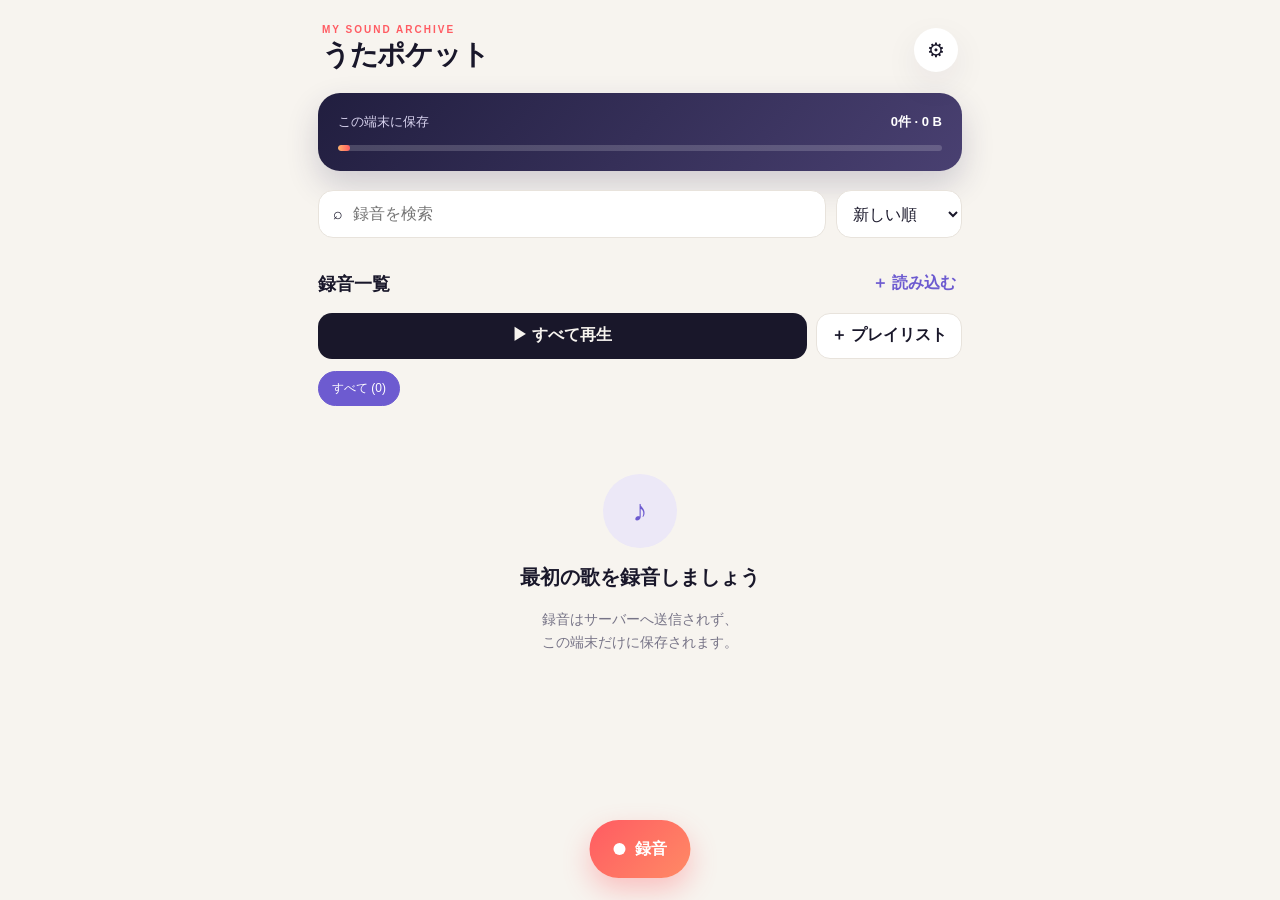
==== web/index.html @ e5588a44 "recoder0.1" ====
<!doctype html>
<html lang="ja">
<head>
  <meta charset="utf-8">
  <meta name="viewport" content="width=device-width,initial-scale=1,viewport-fit=cover">
  <meta name="theme-color" content="#17152b">
  <meta name="description" content="端末の中に安全に保存する歌のレコーダー">
  <link rel="manifest" href="manifest.webmanifest">
  <link rel="stylesheet" href="styles.css">
  <link rel="icon" href="icon.svg" type="image/svg+xml">
  <title>うたポケット</title>
</head>
<body>
  <div id="app">
    <header class="topbar">
      <div><p class="eyebrow">MY SOUND ARCHIVE</p><h1>うたポケット</h1></div>
      <button id="settingsBtn" class="icon-btn" aria-label="設定">⚙</button>
    </header>

    <main>
      <section id="libraryView">
        <div class="storage-card">
          <div><span>この端末に保存</span><strong id="storageSummary">読み込み中…</strong></div>
          <div class="storage-track"><i id="storageBar"></i></div>
        </div>
        <div id="compatNotice" class="notice hidden"></div>
        <div class="tools">
          <label class="search"><span>⌕</span><input id="searchInput" type="search" placeholder="録音を検索"></label>
          <select id="sortSelect" aria-label="並び替え"><option value="new">新しい順</option><option value="old">古い順</option><option value="title">タイトル順</option><option value="duration">長さ順</option></select>
        </div>
        <div class="section-title"><h2>録音一覧</h2><button id="importBtn" class="text-btn">＋ 読み込む</button></div>
        <div class="library-actions"><button id="playAllBtn" class="play-all">▶ すべて再生</button><button id="createPlaylistBtn" class="outline-action">＋ プレイリスト</button><button id="deletePlaylistBtn" class="playlist-delete hidden" aria-label="プレイリストを削除">⌫</button></div>
        <div id="playlistTabs" class="playlist-tabs"></div>
        <input id="fileInput" type="file" accept="audio/*" multiple hidden>
        <div id="recordingList" class="recording-list"></div>
        <div id="emptyState" class="empty-state"><div class="empty-disc">♪</div><h2>最初の歌を録音しましょう</h2><p>録音はサーバーへ送信されず、<br>この端末だけに保存されます。</p></div>
      </section>

      <section id="recordView" class="view hidden">
        <button id="recordCloseBtn" class="back-btn">×</button>
        <div class="record-stage">
          <p id="recordState" class="record-state">録音の準備ができました</p>
          <div id="recordOrb" class="record-orb"><i></i><b>●</b></div>
          <time id="recordTime">00:00</time>
          <div class="level"><i id="levelBar"></i></div>
          <p class="keep-open">安定して録音するため、この画面を開いたまま<br>画面をロックしないでください。</p>
          <div id="recordActions" class="record-actions hidden">
            <button id="pauseRecordBtn" class="round secondary">Ⅱ</button>
            <button id="stopRecordBtn" class="round stop">■</button>
            <button id="cancelRecordBtn" class="round secondary">×</button>
          </div>
          <button id="startInsideBtn" class="primary wide">録音を開始</button>
        </div>
      </section>

      <section id="playerView" class="view hidden">
        <button id="playerCloseBtn" class="back-btn">⌄</button>
        <div class="player-art"><div>♪</div></div>
        <h2 id="playerTitle">録音が選択されていません</h2><p id="playerDate"></p>
        <input id="seek" class="seek" type="range" min="0" max="1000" value="0">
        <div class="times"><span id="currentTime">0:00</span><span id="totalTime">0:00</span></div>
        <div class="transport"><button id="shuffleBtn">⤨</button><button id="prevBtn">|◀</button><button id="backBtn">−10</button><button id="playBtn" class="main-play">▶</button><button id="forwardBtn">+10</button><button id="nextBtn">▶|</button><button id="repeatBtn">↻</button></div>
        <button id="timerBtn" class="timer-btn">◷ スリープタイマー：オフ</button>
      </section>

      <section id="settingsView" class="view hidden">
        <div class="view-head"><button id="settingsCloseBtn" class="back-btn static">‹</button><h2>設定</h2></div>
        <div class="settings-group"><h3>ストレージ</h3><div class="setting-row"><span>録音ファイル</span><strong id="settingsCount">0件</strong></div><div class="setting-row"><span>アプリの使用量</span><strong id="settingsUsage">0 B</strong></div><div class="setting-row"><span>推定空き容量</span><strong id="settingsFree">確認中</strong></div><div class="setting-row"><span>永続保存の状態</span><strong id="persistState">確認中</strong></div><button id="persistBtn" class="secondary-btn">永続保存をリクエスト</button></div>
        <div class="settings-group"><h3>バックアップと復元</h3><button id="exportMetaBtn" class="setting-button">メタデータをバックアップ <span>›</span></button><button id="exportAllBtn" class="setting-button">すべてのファイルを書き出す <span>›</span></button><p class="help">ブラウザのデータを削除すると録音も消える場合があります。大切なファイルは定期的に書き出してください。</p></div>
        <div class="settings-group"><h3>互換性</h3><div id="compatDetails" class="compat-grid"></div></div>
        <div class="settings-group danger-zone"><h3>データ</h3><button id="deleteAllBtn">すべてのデータを削除</button></div>
        <p class="version">うたポケット 1.0.0 · Dart Web</p>
      </section>
    </main>

    <button id="recordFab" class="record-fab"><i></i><span>録音</span></button>
    <div id="miniPlayer" class="mini-player hidden"><button id="miniInfo"><span>♪</span><div><strong id="miniTitle"></strong><small id="miniTime"></small></div></button><button id="miniPlay">▶</button><button id="miniNext">▶|</button></div>
    <div id="toast" class="toast"></div>
    <audio id="audio" preload="metadata"></audio>
  </div>
  <script src="interop.js"></script>
  <script defer src="main.dart.js"></script>
</body>
</html>
---- web/styles.css ----
:root{color-scheme:light dark;--ink:#19172a;--muted:#777487;--paper:#f7f4ef;--card:#fff;--line:#e8e3dc;--accent:#ff5b62;--accent2:#ff8a65;--purple:#6d5bd0;--shadow:0 12px 35px #241e4812;font-family:Inter,-apple-system,BlinkMacSystemFont,"Noto Sans KR",sans-serif}*{box-sizing:border-box}body{margin:0;background:var(--paper);color:var(--ink);min-height:100dvh}button,input,select{font:inherit}button{color:inherit;cursor:pointer}#app{max-width:680px;margin:auto;min-height:100dvh;padding:env(safe-area-inset-top) 18px calc(110px + env(safe-area-inset-bottom));position:relative}.topbar{display:flex;justify-content:space-between;align-items:center;padding:24px 4px 18px}.topbar h1{font-size:28px;letter-spacing:-1.3px;margin:1px 0}.eyebrow{font-size:10px;letter-spacing:2px;font-weight:800;color:var(--accent);margin:0}.icon-btn,.back-btn{border:0;background:var(--card);width:44px;height:44px;border-radius:50%;box-shadow:var(--shadow);font-size:20px}.storage-card{background:linear-gradient(130deg,#211e3f,#494071);color:#fff;border-radius:22px;padding:20px;box-shadow:0 14px 32px #2d285532}.storage-card div:first-child{display:flex;justify-content:space-between;align-items:center}.storage-card span{font-size:13px;color:#d8d3ef}.storage-card strong{font-size:13px}.storage-track{height:6px;background:#ffffff2c;border-radius:9px;margin-top:14px;overflow:hidden}.storage-track i{display:block;width:2%;height:100%;background:linear-gradient(90deg,#ffb36b,#ff5d62);border-radius:9px}.notice{padding:13px 15px;margin:12px 0;background:#fff4cf;border:1px solid #efdc98;border-radius:14px;font-size:13px;line-height:1.5}.hidden{display:none!important}.tools{display:flex;gap:10px;margin:19px 0}.search{flex:1;background:var(--card);border:1px solid var(--line);height:48px;border-radius:15px;display:flex;align-items:center;padding:0 14px;gap:8px}.search input{border:0;outline:0;background:transparent;width:100%;color:inherit}.tools select{border:1px solid var(--line);background:var(--card);border-radius:15px;padding:0 12px;color:inherit}.section-title{display:flex;align-items:center;justify-content:space-between}.section-title h2{font-size:18px}.text-btn{border:0;background:none;color:var(--purple);font-weight:700}.recording-list{display:grid;gap:10px}.recording-item{display:flex;align-items:center;gap:12px;background:var(--card);border:1px solid var(--line);padding:13px;border-radius:18px;box-shadow:0 4px 16px #251e3b08}.item-play{flex:0 0 45px;height:45px;border:0;border-radius:50%;background:#f1edff;color:var(--purple)}.item-main{min-width:0;flex:1}.item-main strong{display:block;white-space:nowrap;overflow:hidden;text-overflow:ellipsis;font-size:15px}.item-main small{color:var(--muted);font-size:11px}.favorite,.more{border:0;background:none;font-size:19px;padding:8px}.favorite.on{color:#ffb02e}.empty-state{text-align:center;padding:55px 10px;color:var(--muted)}.empty-state h2{color:var(--ink);font-size:20px}.empty-state p{font-size:14px;line-height:1.65}.empty-disc{margin:auto;width:74px;height:74px;border-radius:50%;display:grid;place-items:center;background:#ece8f7;color:var(--purple);font-size:30px}.record-fab{position:fixed;z-index:7;bottom:calc(22px + env(safe-area-inset-bottom));left:50%;transform:translateX(-50%);border:0;border-radius:30px;background:linear-gradient(135deg,var(--accent),var(--accent2));color:white;height:58px;padding:0 24px;box-shadow:0 12px 28px #ff5b6255;font-weight:800;display:flex;align-items:center;gap:9px}.record-fab i{width:12px;height:12px;background:#fff;border-radius:50%}.view{position:absolute;z-index:10;inset:0;background:var(--paper);min-height:100dvh;padding:calc(20px + env(safe-area-inset-top)) 20px calc(35px + env(safe-area-inset-bottom));overflow:auto}.record-stage{text-align:center;padding-top:8vh}.record-state{font-weight:700;color:var(--accent)}.record-orb{width:210px;height:210px;border-radius:50%;display:grid;place-items:center;margin:30px auto;background:radial-gradient(circle,#ff7a76 0 27%,#ff5b621e 28% 47%,#ff5b620d 48% 67%,transparent 68%);position:relative}.record-orb b{font-size:65px;color:var(--accent)}.record-orb.active:after{content:"";position:absolute;inset:24px;border:2px solid #ff5b6266;border-radius:50%;animation:pulse 1.5s infinite}@keyframes pulse{50%{transform:scale(1.12);opacity:.2}}#recordTime{display:block;font-size:48px;font-weight:300;font-variant-numeric:tabular-nums}.level{height:5px;width:180px;margin:18px auto;background:var(--line);border-radius:5px;overflow:hidden}.level i{display:block;height:100%;width:4%;background:var(--accent);transition:width .12s}.keep-open{font-size:12px;color:var(--muted);line-height:1.55}.record-actions{display:flex;justify-content:center;gap:25px;margin-top:32px}.round{width:62px;height:62px;border-radius:50%;border:0;font-size:20px}.secondary{background:var(--card);box-shadow:var(--shadow)}.stop{background:var(--accent);color:white}.primary{border:0;background:linear-gradient(135deg,var(--accent),var(--accent2));color:white;border-radius:16px;height:56px;font-weight:800}.wide{width:min(300px,90%);margin-top:32px}.player-art{width:min(70vw,330px);aspect-ratio:1;margin:6vh auto 28px;border-radius:32px;background:linear-gradient(145deg,#332b62,#8a70bf);display:grid;place-items:center;box-shadow:0 24px 50px #332b6240}.player-art div{width:43%;aspect-ratio:1;border-radius:50%;background:#ffffff18;display:grid;place-items:center;color:#fff;font-size:70px}.playerView{}.view>h2{text-align:center;margin:0;font-size:22px}.view>p{text-align:center;color:var(--muted);font-size:13px}.seek{width:100%;accent-color:var(--accent);margin-top:30px}.times{display:flex;justify-content:space-between;font-size:11px;color:var(--muted)}.transport{display:flex;align-items:center;justify-content:space-between;margin:22px -5px}.transport button{border:0;background:none;min-width:38px;height:45px;font-size:13px}.transport .main-play{background:var(--ink);color:var(--paper);width:64px;height:64px;border-radius:50%;font-size:22px}.transport button.active{color:var(--accent)}.timer-btn{display:block;margin:20px auto;border:1px solid var(--line);background:var(--card);border-radius:18px;padding:12px 18px}.mini-player{position:fixed;z-index:6;bottom:calc(90px + env(safe-area-inset-bottom));left:max(12px,calc(50% - 328px));right:max(12px,calc(50% - 328px));background:#201d38;color:#fff;border-radius:18px;padding:9px 12px;display:flex;align-items:center;box-shadow:0 14px 30px #19162b55}.mini-player button{border:0;background:none;color:#fff}.mini-player>button:first-child{display:flex;align-items:center;text-align:left;flex:1;min-width:0}.mini-player>button:first-child>span{width:40px;height:40px;border-radius:11px;background:#5e4e89;display:grid;place-items:center;margin-right:10px}.mini-player div{min-width:0}.mini-player strong,.mini-player small{display:block;white-space:nowrap;overflow:hidden;text-overflow:ellipsis}.mini-player small{color:#bbb4d1;font-size:10px;margin-top:2px}.mini-player>button:not(:first-child){font-size:18px;padding:12px}.view-head{display:flex;align-items:center;gap:15px}.back-btn.static{position:static;box-shadow:none}.settings-group{background:var(--card);border:1px solid var(--line);border-radius:19px;padding:16px;margin-top:17px}.settings-group h3{font-size:13px;color:var(--muted);margin:0 0 10px}.setting-row{display:flex;justify-content:space-between;padding:9px 0;font-size:14px}.secondary-btn{width:100%;border:1px solid var(--line);background:transparent;border-radius:12px;padding:11px;margin-top:8px}.setting-button{display:flex;justify-content:space-between;width:100%;border:0;border-bottom:1px solid var(--line);background:none;padding:13px 2px;text-align:left}.help{font-size:11px!important;text-align:left!important;line-height:1.5}.compat-grid{font-size:13px;line-height:2}.danger-zone button{width:100%;border:1px solid #ff7a7a;color:#d63b44;background:transparent;border-radius:12px;padding:12px}.version{text-align:center!important;font-size:11px!important}.toast{position:fixed;z-index:30;bottom:25px;left:50%;transform:translate(-50%,20px);background:#19172ae9;color:white;padding:12px 17px;border-radius:12px;opacity:0;pointer-events:none;transition:.25s;font-size:13px;max-width:90%;text-align:center}.toast.show{opacity:1;transform:translate(-50%,0)}
@media(prefers-color-scheme:dark){:root{--ink:#f4f0fa;--muted:#aaa6b6;--paper:#12111b;--card:#1e1c29;--line:#312e3d;--shadow:0 12px 35px #0004}.search input{color:#fff}.item-play{background:#302b4b}.empty-disc{background:#28243a}.transport .main-play{background:#f4f0fa;color:#19172a}}
@media(max-width:390px){#app{padding-left:13px;padding-right:13px}.transport{margin-left:-10px;margin-right:-10px}.transport button{min-width:34px;padding:2px}.player-art{margin-top:3vh}.record-orb{width:180px;height:180px}}
.library-actions{display:flex;gap:9px;margin:2px 0 11px}.library-actions button{height:46px;border-radius:14px;font-weight:800}.play-all{flex:1;border:0;background:var(--ink);color:var(--paper)}.outline-action{border:1px solid var(--line);background:var(--card);padding:0 14px}.playlist-delete{width:46px;border:1px solid #efb3b7;background:var(--card);color:#dc4c55}.playlist-tabs{display:flex;gap:8px;overflow-x:auto;padding:1px 0 13px;scrollbar-width:none}.playlist-tabs button{white-space:nowrap;border:1px solid var(--line);background:var(--card);border-radius:20px;padding:8px 13px;font-size:12px}.playlist-tabs button.active{background:var(--purple);border-color:var(--purple);color:#fff}.item-delete{border:0;background:none;color:#dc4c55;font-size:17px;padding:10px}.seek{height:28px}.transport{margin:18px -7px}.transport button{min-width:44px;height:54px;font-size:17px;font-weight:700}.transport .main-play{width:74px;height:74px;font-size:27px}.timer-btn{padding:14px 20px;font-size:15px}.mini-player>button:not(:first-child){font-size:21px;padding:13px}@media(max-width:390px){.transport button{min-width:39px;height:52px;font-size:15px}.transport .main-play{width:68px;height:68px;font-size:25px}}
body{font-family:Inter,-apple-system,BlinkMacSystemFont,"Noto Sans JP",sans-serif}
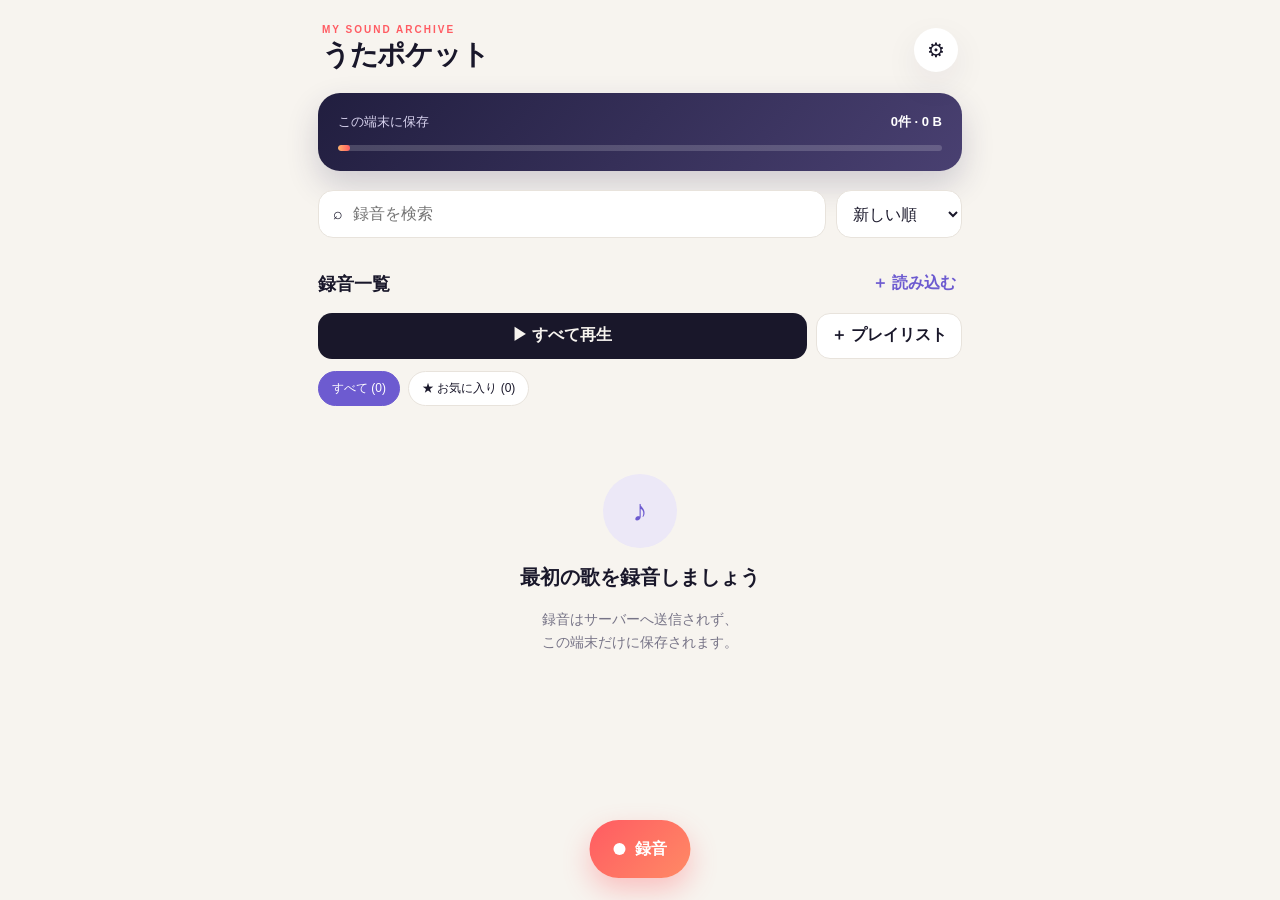
==== commit aeca4ca9: "recoder0.11" ====
--- a/web/index.html
+++ b/web/index.html
@@ -74,7 +74,17 @@
     </main>
 
     <button id="recordFab" class="record-fab"><i></i><span>録音</span></button>
-    <div id="miniPlayer" class="mini-player hidden"><button id="miniInfo"><span>♪</span><div><strong id="miniTitle"></strong><small id="miniTime"></small></div></button><button id="miniPlay">▶</button><button id="miniNext">▶|</button></div>
+    <div id="miniPlayer" class="mini-player hidden"><div class="mini-progress"><i id="miniProgress"></i></div><button id="miniInfo"><span>♪</span><div><strong id="miniTitle"></strong><small id="miniTime"></small></div><b class="swipe-hint">⌃</b></button><button id="miniPlay" aria-label="再生・一時停止">▶</button><button id="miniNext" aria-label="次の曲">▶|</button></div>
+    <div id="actionSheet" class="sheet-backdrop hidden">
+      <section class="action-sheet" role="dialog" aria-modal="true" aria-labelledby="sheetTitle">
+        <div class="sheet-handle"></div><h2 id="sheetTitle"></h2>
+        <button id="sheetRename">✎ 名前を変更</button>
+        <div class="sheet-playlists"><p>プレイリストに追加</p><div id="sheetPlaylistChoices"></div><button id="sheetNewPlaylist">＋ 新しいプレイリスト</button></div>
+        <button id="sheetExport">⇩ ファイルを書き出す</button><button id="sheetShare">↗ 共有</button>
+        <button id="sheetRemoveFromPlaylist" class="hidden">− このリストから外す</button>
+        <button id="sheetDelete" class="danger-action">⌫ 録音を削除</button><button id="sheetClose" class="sheet-close">キャンセル</button>
+      </section>
+    </div>
     <div id="toast" class="toast"></div>
     <audio id="audio" preload="metadata"></audio>
   </div>
--- a/web/styles.css
+++ b/web/styles.css
@@ -3,3 +3,5 @@
 @media(max-width:390px){#app{padding-left:13px;padding-right:13px}.transport{margin-left:-10px;margin-right:-10px}.transport button{min-width:34px;padding:2px}.player-art{margin-top:3vh}.record-orb{width:180px;height:180px}}
 .library-actions{display:flex;gap:9px;margin:2px 0 11px}.library-actions button{height:46px;border-radius:14px;font-weight:800}.play-all{flex:1;border:0;background:var(--ink);color:var(--paper)}.outline-action{border:1px solid var(--line);background:var(--card);padding:0 14px}.playlist-delete{width:46px;border:1px solid #efb3b7;background:var(--card);color:#dc4c55}.playlist-tabs{display:flex;gap:8px;overflow-x:auto;padding:1px 0 13px;scrollbar-width:none}.playlist-tabs button{white-space:nowrap;border:1px solid var(--line);background:var(--card);border-radius:20px;padding:8px 13px;font-size:12px}.playlist-tabs button.active{background:var(--purple);border-color:var(--purple);color:#fff}.item-delete{border:0;background:none;color:#dc4c55;font-size:17px;padding:10px}.seek{height:28px}.transport{margin:18px -7px}.transport button{min-width:44px;height:54px;font-size:17px;font-weight:700}.transport .main-play{width:74px;height:74px;font-size:27px}.timer-btn{padding:14px 20px;font-size:15px}.mini-player>button:not(:first-child){font-size:21px;padding:13px}@media(max-width:390px){.transport button{min-width:39px;height:52px;font-size:15px}.transport .main-play{width:68px;height:68px;font-size:25px}}
 body{font-family:Inter,-apple-system,BlinkMacSystemFont,"Noto Sans JP",sans-serif}
+#app.player-active{padding-bottom:calc(190px + env(safe-area-inset-bottom))}#app.player-active .record-fab{bottom:calc(92px + env(safe-area-inset-bottom))}.mini-player{bottom:0!important;left:50%!important;right:auto!important;transform:translateX(-50%);width:min(100%,680px);min-height:76px;border-radius:20px 20px 0 0;padding:11px 14px calc(9px + env(safe-area-inset-bottom));border-top:1px solid #ffffff24}.mini-progress{position:absolute;top:0;left:16px;right:16px;height:3px;background:#ffffff21}.mini-progress i{display:block;width:0;height:100%;background:var(--accent)}.swipe-hint{margin-left:auto;color:#aaa1c5;font-size:18px;padding:0 8px}.sheet-backdrop{position:fixed;z-index:50;inset:0;background:#11101a99;display:flex;align-items:flex-end;justify-content:center}.action-sheet{width:min(100%,680px);max-height:86dvh;overflow:auto;background:var(--card);border-radius:24px 24px 0 0;padding:10px 18px calc(18px + env(safe-area-inset-bottom));box-shadow:0 -20px 50px #0004}.sheet-handle{width:42px;height:5px;border-radius:5px;background:var(--line);margin:0 auto 14px}.action-sheet h2{font-size:17px;margin:0 4px 10px;white-space:nowrap;overflow:hidden;text-overflow:ellipsis}.action-sheet>button,.sheet-playlists>button{display:block;width:100%;min-height:50px;border:0;border-bottom:1px solid var(--line);background:none;text-align:left;padding:10px 8px;font-weight:650}.sheet-playlists{padding:5px 4px 9px;border-bottom:1px solid var(--line)}.sheet-playlists p{font-size:12px;color:var(--muted);margin:8px 4px}.sheet-playlists>button{border:0;color:var(--purple)}#sheetPlaylistChoices{display:flex;gap:8px;overflow-x:auto;padding:3px 0}#sheetPlaylistChoices button{white-space:nowrap;border:1px solid var(--line);background:var(--paper);border-radius:18px;padding:9px 13px}#sheetPlaylistChoices button.added{background:var(--purple);border-color:var(--purple);color:#fff}.action-sheet .danger-action{color:#dc4c55}.action-sheet .sheet-close{text-align:center;border:0;margin-top:8px;background:var(--paper);border-radius:13px}
+#app.view-open .mini-player{display:none!important}
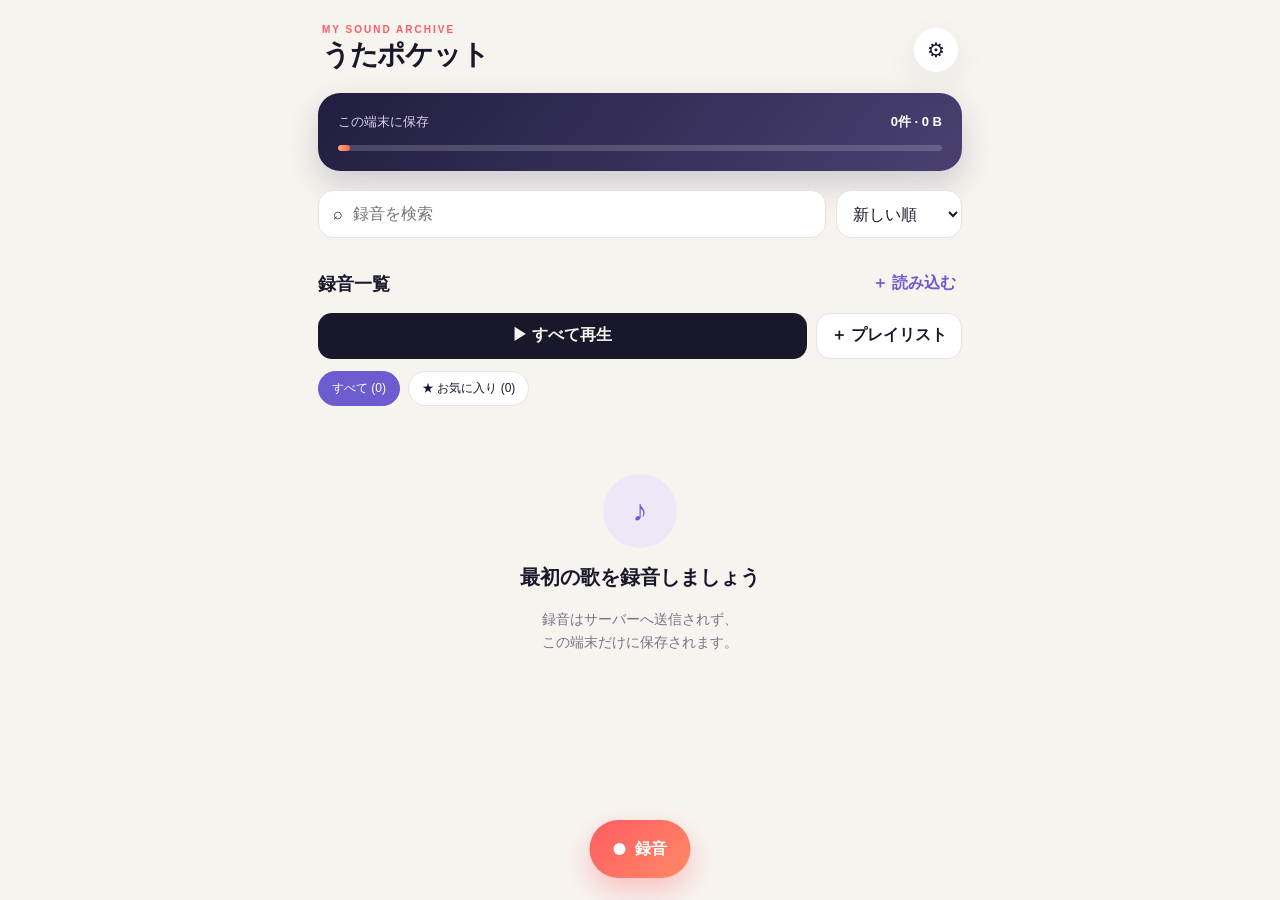
==== commit 4d764d64: "recoder0.20" ====
--- a/web/index.html
+++ b/web/index.html
@@ -85,6 +85,14 @@
         <button id="sheetDelete" class="danger-action">⌫ 録音を削除</button><button id="sheetClose" class="sheet-close">キャンセル</button>
       </section>
     </div>
+    <div id="timerSheet" class="sheet-backdrop hidden">
+      <section class="action-sheet timer-sheet" role="dialog" aria-modal="true" aria-labelledby="timerSheetTitle">
+        <div class="sheet-handle"></div><h2 id="timerSheetTitle">スリープタイマー</h2>
+        <div class="timer-options"><button id="timerOff">オフ</button><button id="timer10">10分</button><button id="timer20">20分</button><button id="timer30">30分</button><button id="timer60">60分</button><button id="timerTrack">この曲の終了後</button></div>
+        <label class="custom-timer"><span>カスタム時間</span><div><input id="customTimerMinutes" type="number" min="1" max="1440" inputmode="numeric" placeholder="45"><span>分</span><button id="customTimerApply">設定</button></div></label>
+        <button id="timerSheetClose" class="sheet-close">キャンセル</button>
+      </section>
+    </div>
     <div id="toast" class="toast"></div>
     <audio id="audio" preload="metadata"></audio>
   </div>
--- a/web/styles.css
+++ b/web/styles.css
@@ -5,3 +5,4 @@
 body{font-family:Inter,-apple-system,BlinkMacSystemFont,"Noto Sans JP",sans-serif}
 #app.player-active{padding-bottom:calc(190px + env(safe-area-inset-bottom))}#app.player-active .record-fab{bottom:calc(92px + env(safe-area-inset-bottom))}.mini-player{bottom:0!important;left:50%!important;right:auto!important;transform:translateX(-50%);width:min(100%,680px);min-height:76px;border-radius:20px 20px 0 0;padding:11px 14px calc(9px + env(safe-area-inset-bottom));border-top:1px solid #ffffff24}.mini-progress{position:absolute;top:0;left:16px;right:16px;height:3px;background:#ffffff21}.mini-progress i{display:block;width:0;height:100%;background:var(--accent)}.swipe-hint{margin-left:auto;color:#aaa1c5;font-size:18px;padding:0 8px}.sheet-backdrop{position:fixed;z-index:50;inset:0;background:#11101a99;display:flex;align-items:flex-end;justify-content:center}.action-sheet{width:min(100%,680px);max-height:86dvh;overflow:auto;background:var(--card);border-radius:24px 24px 0 0;padding:10px 18px calc(18px + env(safe-area-inset-bottom));box-shadow:0 -20px 50px #0004}.sheet-handle{width:42px;height:5px;border-radius:5px;background:var(--line);margin:0 auto 14px}.action-sheet h2{font-size:17px;margin:0 4px 10px;white-space:nowrap;overflow:hidden;text-overflow:ellipsis}.action-sheet>button,.sheet-playlists>button{display:block;width:100%;min-height:50px;border:0;border-bottom:1px solid var(--line);background:none;text-align:left;padding:10px 8px;font-weight:650}.sheet-playlists{padding:5px 4px 9px;border-bottom:1px solid var(--line)}.sheet-playlists p{font-size:12px;color:var(--muted);margin:8px 4px}.sheet-playlists>button{border:0;color:var(--purple)}#sheetPlaylistChoices{display:flex;gap:8px;overflow-x:auto;padding:3px 0}#sheetPlaylistChoices button{white-space:nowrap;border:1px solid var(--line);background:var(--paper);border-radius:18px;padding:9px 13px}#sheetPlaylistChoices button.added{background:var(--purple);border-color:var(--purple);color:#fff}.action-sheet .danger-action{color:#dc4c55}.action-sheet .sheet-close{text-align:center;border:0;margin-top:8px;background:var(--paper);border-radius:13px}
 #app.view-open .mini-player{display:none!important}
+#app.player-active{padding-bottom:calc(155px + env(safe-area-inset-bottom))}#app.player-active .record-fab{bottom:calc(72px + env(safe-area-inset-bottom));z-index:7}.mini-player{z-index:8;min-height:58px;padding:5px 12px calc(4px + env(safe-area-inset-bottom));border-radius:14px 14px 0 0}.mini-player>button:first-child>span{width:36px;height:36px}.mini-player>button:not(:first-child){font-size:18px;padding:9px}.swipe-hint{font-size:15px}.transport #shuffleBtn,.transport #repeatBtn{min-width:54px;height:58px;font-size:24px}.timer-options{display:grid;grid-template-columns:repeat(2,1fr);gap:9px;padding:6px 0 14px}.timer-options button{min-height:48px;border:1px solid var(--line);background:var(--paper);border-radius:13px;font-weight:700}.custom-timer{display:block;border-top:1px solid var(--line);padding:14px 2px}.custom-timer>span{font-size:12px;color:var(--muted)}.custom-timer div{display:flex;align-items:center;gap:8px;margin-top:8px}.custom-timer input{min-width:0;flex:1;height:46px;border:1px solid var(--line);background:var(--paper);color:inherit;border-radius:12px;padding:0 12px}.custom-timer button{height:46px;border:0;border-radius:12px;background:var(--purple);color:#fff;padding:0 18px;font-weight:700}.timer-sheet .sheet-close{width:100%;min-height:48px;border:0;background:var(--paper);border-radius:13px}
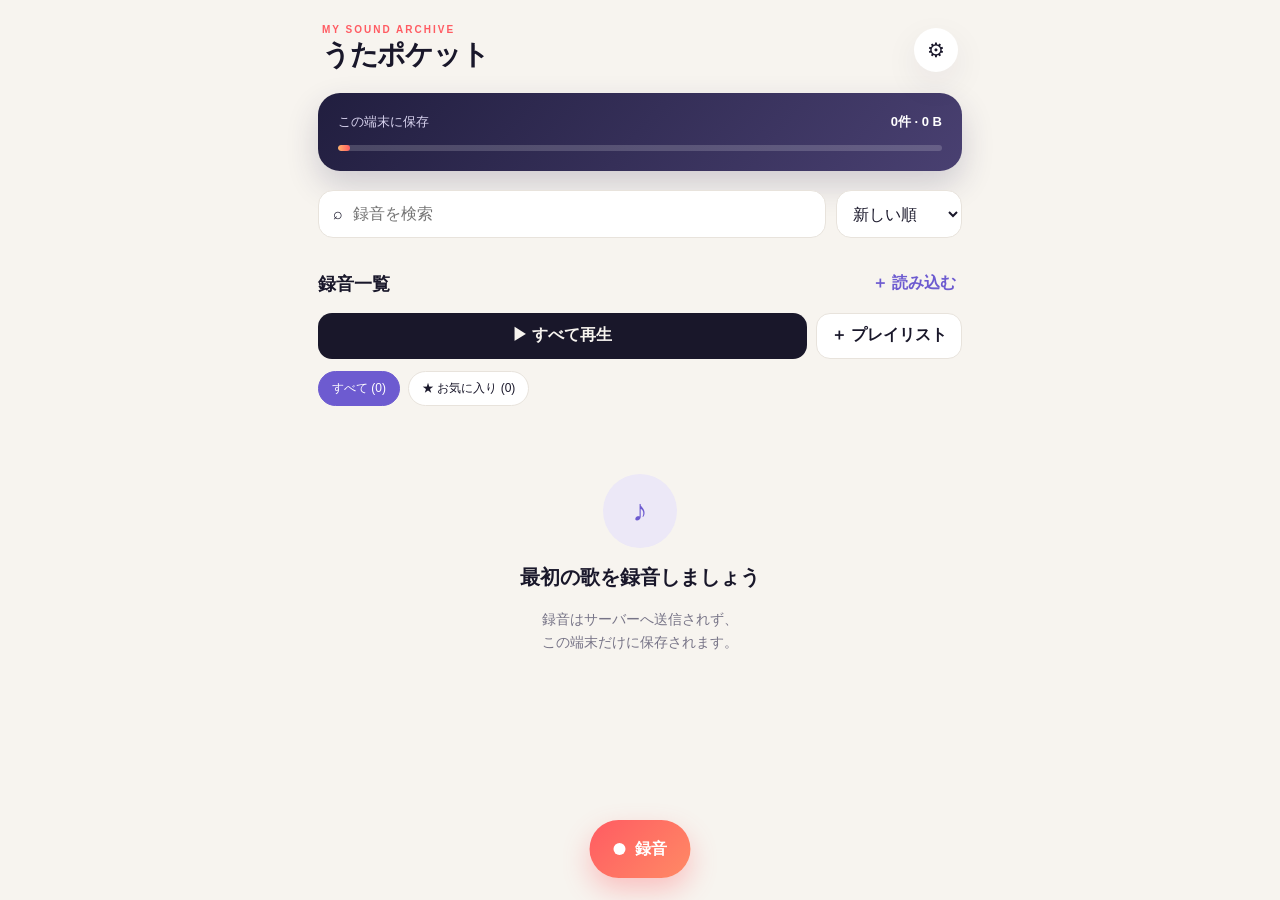
==== commit 9bb152f5: "recoder0.21" ====
--- a/web/index.html
+++ b/web/index.html
@@ -77,12 +77,12 @@
     <div id="miniPlayer" class="mini-player hidden"><div class="mini-progress"><i id="miniProgress"></i></div><button id="miniInfo"><span>♪</span><div><strong id="miniTitle"></strong><small id="miniTime"></small></div><b class="swipe-hint">⌃</b></button><button id="miniPlay" aria-label="再生・一時停止">▶</button><button id="miniNext" aria-label="次の曲">▶|</button></div>
     <div id="actionSheet" class="sheet-backdrop hidden">
       <section class="action-sheet" role="dialog" aria-modal="true" aria-labelledby="sheetTitle">
-        <div class="sheet-handle"></div><h2 id="sheetTitle"></h2>
+        <h2 id="sheetTitle"></h2>
         <button id="sheetRename">✎ 名前を変更</button>
         <div class="sheet-playlists"><p>プレイリストに追加</p><div id="sheetPlaylistChoices"></div><button id="sheetNewPlaylist">＋ 新しいプレイリスト</button></div>
         <button id="sheetExport">⇩ ファイルを書き出す</button><button id="sheetShare">↗ 共有</button>
         <button id="sheetRemoveFromPlaylist" class="hidden">− このリストから外す</button>
-        <button id="sheetDelete" class="danger-action">⌫ 録音を削除</button><button id="sheetClose" class="sheet-close">キャンセル</button>
+        <button id="sheetDelete" class="danger-action">⌫ 録音を削除</button><button id="sheetClose" class="sheet-close">閉じる</button>
       </section>
     </div>
     <div id="timerSheet" class="sheet-backdrop hidden">
--- a/web/styles.css
+++ b/web/styles.css
@@ -5,4 +5,5 @@
 body{font-family:Inter,-apple-system,BlinkMacSystemFont,"Noto Sans JP",sans-serif}
 #app.player-active{padding-bottom:calc(190px + env(safe-area-inset-bottom))}#app.player-active .record-fab{bottom:calc(92px + env(safe-area-inset-bottom))}.mini-player{bottom:0!important;left:50%!important;right:auto!important;transform:translateX(-50%);width:min(100%,680px);min-height:76px;border-radius:20px 20px 0 0;padding:11px 14px calc(9px + env(safe-area-inset-bottom));border-top:1px solid #ffffff24}.mini-progress{position:absolute;top:0;left:16px;right:16px;height:3px;background:#ffffff21}.mini-progress i{display:block;width:0;height:100%;background:var(--accent)}.swipe-hint{margin-left:auto;color:#aaa1c5;font-size:18px;padding:0 8px}.sheet-backdrop{position:fixed;z-index:50;inset:0;background:#11101a99;display:flex;align-items:flex-end;justify-content:center}.action-sheet{width:min(100%,680px);max-height:86dvh;overflow:auto;background:var(--card);border-radius:24px 24px 0 0;padding:10px 18px calc(18px + env(safe-area-inset-bottom));box-shadow:0 -20px 50px #0004}.sheet-handle{width:42px;height:5px;border-radius:5px;background:var(--line);margin:0 auto 14px}.action-sheet h2{font-size:17px;margin:0 4px 10px;white-space:nowrap;overflow:hidden;text-overflow:ellipsis}.action-sheet>button,.sheet-playlists>button{display:block;width:100%;min-height:50px;border:0;border-bottom:1px solid var(--line);background:none;text-align:left;padding:10px 8px;font-weight:650}.sheet-playlists{padding:5px 4px 9px;border-bottom:1px solid var(--line)}.sheet-playlists p{font-size:12px;color:var(--muted);margin:8px 4px}.sheet-playlists>button{border:0;color:var(--purple)}#sheetPlaylistChoices{display:flex;gap:8px;overflow-x:auto;padding:3px 0}#sheetPlaylistChoices button{white-space:nowrap;border:1px solid var(--line);background:var(--paper);border-radius:18px;padding:9px 13px}#sheetPlaylistChoices button.added{background:var(--purple);border-color:var(--purple);color:#fff}.action-sheet .danger-action{color:#dc4c55}.action-sheet .sheet-close{text-align:center;border:0;margin-top:8px;background:var(--paper);border-radius:13px}
 #app.view-open .mini-player{display:none!important}
+#app.player-active{padding-bottom:calc(140px + env(safe-area-inset-bottom))}#app.player-active .record-fab{bottom:calc(55px + env(safe-area-inset-bottom));z-index:9}.mini-player{z-index:8;min-height:46px;height:calc(46px + env(safe-area-inset-bottom));padding:2px 8px env(safe-area-inset-bottom);border-radius:10px 10px 0 0}.mini-player>button:first-child>span{width:30px;height:30px;border-radius:8px;margin-right:7px;font-size:13px}.mini-player strong{font-size:11px;line-height:1.15}.mini-player small{font-size:8px;margin-top:1px}.mini-player>button:not(:first-child){font-size:16px;padding:7px;min-width:38px}.mini-progress{left:10px;right:10px;height:2px}.swipe-hint{font-size:12px;padding:0 4px}.action-sheet{padding-top:18px}.action-sheet h2{margin-top:0}
 #app.player-active{padding-bottom:calc(155px + env(safe-area-inset-bottom))}#app.player-active .record-fab{bottom:calc(72px + env(safe-area-inset-bottom));z-index:7}.mini-player{z-index:8;min-height:58px;padding:5px 12px calc(4px + env(safe-area-inset-bottom));border-radius:14px 14px 0 0}.mini-player>button:first-child>span{width:36px;height:36px}.mini-player>button:not(:first-child){font-size:18px;padding:9px}.swipe-hint{font-size:15px}.transport #shuffleBtn,.transport #repeatBtn{min-width:54px;height:58px;font-size:24px}.timer-options{display:grid;grid-template-columns:repeat(2,1fr);gap:9px;padding:6px 0 14px}.timer-options button{min-height:48px;border:1px solid var(--line);background:var(--paper);border-radius:13px;font-weight:700}.custom-timer{display:block;border-top:1px solid var(--line);padding:14px 2px}.custom-timer>span{font-size:12px;color:var(--muted)}.custom-timer div{display:flex;align-items:center;gap:8px;margin-top:8px}.custom-timer input{min-width:0;flex:1;height:46px;border:1px solid var(--line);background:var(--paper);color:inherit;border-radius:12px;padding:0 12px}.custom-timer button{height:46px;border:0;border-radius:12px;background:var(--purple);color:#fff;padding:0 18px;font-weight:700}.timer-sheet .sheet-close{width:100%;min-height:48px;border:0;background:var(--paper);border-radius:13px}
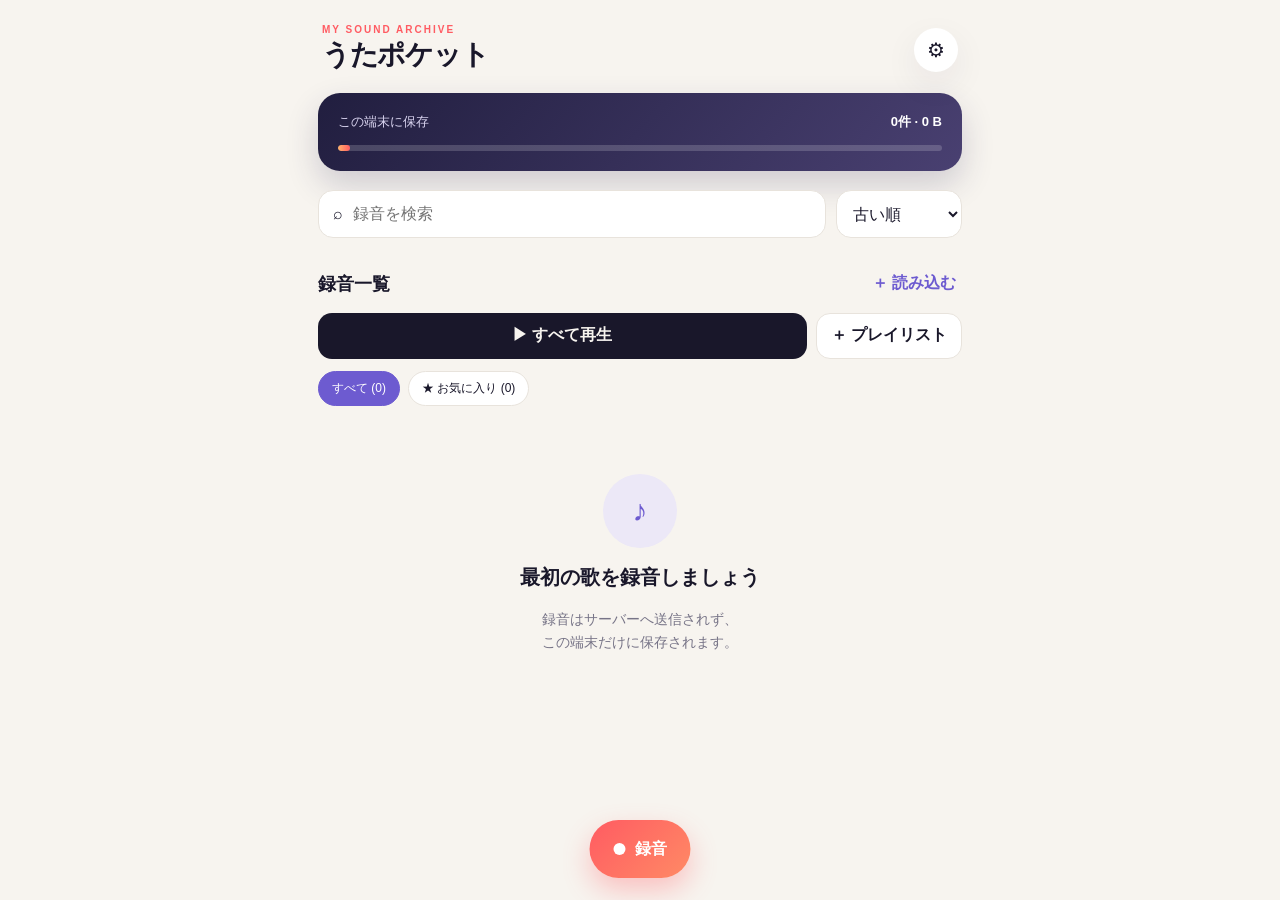
==== commit 1f9c66d3: "recoder0.22" ====
--- a/web/index.html
+++ b/web/index.html
@@ -26,7 +26,7 @@
         <div id="compatNotice" class="notice hidden"></div>
         <div class="tools">
           <label class="search"><span>⌕</span><input id="searchInput" type="search" placeholder="録音を検索"></label>
-          <select id="sortSelect" aria-label="並び替え"><option value="new">新しい順</option><option value="old">古い順</option><option value="title">タイトル順</option><option value="duration">長さ順</option></select>
+          <select id="sortSelect" aria-label="並び替え"><option value="new">新しい順</option><option value="old" selected>古い順</option><option value="title">タイトル順</option><option value="duration">長さ順</option></select>
         </div>
         <div class="section-title"><h2>録音一覧</h2><button id="importBtn" class="text-btn">＋ 読み込む</button></div>
         <div class="library-actions"><button id="playAllBtn" class="play-all">▶ すべて再生</button><button id="createPlaylistBtn" class="outline-action">＋ プレイリスト</button><button id="deletePlaylistBtn" class="playlist-delete hidden" aria-label="プレイリストを削除">⌫</button></div>
@@ -61,6 +61,7 @@
         <div class="times"><span id="currentTime">0:00</span><span id="totalTime">0:00</span></div>
         <div class="transport"><button id="shuffleBtn">⤨</button><button id="prevBtn">|◀</button><button id="backBtn">−10</button><button id="playBtn" class="main-play">▶</button><button id="forwardBtn">+10</button><button id="nextBtn">▶|</button><button id="repeatBtn">↻</button></div>
         <button id="timerBtn" class="timer-btn">◷ スリープタイマー：オフ</button>
+        <section class="up-next"><div class="up-next-head"><h3>次のトラック</h3><span id="queueCount"></span></div><div id="playerQueue" class="player-queue"></div></section>
       </section>
 
       <section id="settingsView" class="view hidden">
@@ -74,7 +75,7 @@
     </main>
 
     <button id="recordFab" class="record-fab"><i></i><span>録音</span></button>
-    <div id="miniPlayer" class="mini-player hidden"><div class="mini-progress"><i id="miniProgress"></i></div><button id="miniInfo"><span>♪</span><div><strong id="miniTitle"></strong><small id="miniTime"></small></div><b class="swipe-hint">⌃</b></button><button id="miniPlay" aria-label="再生・一時停止">▶</button><button id="miniNext" aria-label="次の曲">▶|</button></div>
+    <div id="miniPlayer" class="mini-player hidden"><div class="mini-progress"><i id="miniProgress"></i></div><button id="miniInfo"><span>♪</span><div><strong id="miniTitle"></strong><small id="miniTime"></small></div><b class="swipe-hint">⌃</b></button><div class="mini-controls"><button id="miniPrev" aria-label="前の曲">|◀</button><button id="miniPlay" aria-label="再生・一時停止">▶</button><button id="miniNext" aria-label="次の曲">▶|</button></div></div>
     <div id="actionSheet" class="sheet-backdrop hidden">
       <section class="action-sheet" role="dialog" aria-modal="true" aria-labelledby="sheetTitle">
         <h2 id="sheetTitle"></h2>
--- a/web/styles.css
+++ b/web/styles.css
@@ -6,4 +6,5 @@
 #app.player-active{padding-bottom:calc(190px + env(safe-area-inset-bottom))}#app.player-active .record-fab{bottom:calc(92px + env(safe-area-inset-bottom))}.mini-player{bottom:0!important;left:50%!important;right:auto!important;transform:translateX(-50%);width:min(100%,680px);min-height:76px;border-radius:20px 20px 0 0;padding:11px 14px calc(9px + env(safe-area-inset-bottom));border-top:1px solid #ffffff24}.mini-progress{position:absolute;top:0;left:16px;right:16px;height:3px;background:#ffffff21}.mini-progress i{display:block;width:0;height:100%;background:var(--accent)}.swipe-hint{margin-left:auto;color:#aaa1c5;font-size:18px;padding:0 8px}.sheet-backdrop{position:fixed;z-index:50;inset:0;background:#11101a99;display:flex;align-items:flex-end;justify-content:center}.action-sheet{width:min(100%,680px);max-height:86dvh;overflow:auto;background:var(--card);border-radius:24px 24px 0 0;padding:10px 18px calc(18px + env(safe-area-inset-bottom));box-shadow:0 -20px 50px #0004}.sheet-handle{width:42px;height:5px;border-radius:5px;background:var(--line);margin:0 auto 14px}.action-sheet h2{font-size:17px;margin:0 4px 10px;white-space:nowrap;overflow:hidden;text-overflow:ellipsis}.action-sheet>button,.sheet-playlists>button{display:block;width:100%;min-height:50px;border:0;border-bottom:1px solid var(--line);background:none;text-align:left;padding:10px 8px;font-weight:650}.sheet-playlists{padding:5px 4px 9px;border-bottom:1px solid var(--line)}.sheet-playlists p{font-size:12px;color:var(--muted);margin:8px 4px}.sheet-playlists>button{border:0;color:var(--purple)}#sheetPlaylistChoices{display:flex;gap:8px;overflow-x:auto;padding:3px 0}#sheetPlaylistChoices button{white-space:nowrap;border:1px solid var(--line);background:var(--paper);border-radius:18px;padding:9px 13px}#sheetPlaylistChoices button.added{background:var(--purple);border-color:var(--purple);color:#fff}.action-sheet .danger-action{color:#dc4c55}.action-sheet .sheet-close{text-align:center;border:0;margin-top:8px;background:var(--paper);border-radius:13px}
 #app.view-open .mini-player{display:none!important}
 #app.player-active{padding-bottom:calc(140px + env(safe-area-inset-bottom))}#app.player-active .record-fab{bottom:calc(55px + env(safe-area-inset-bottom));z-index:9}.mini-player{z-index:8;min-height:46px;height:calc(46px + env(safe-area-inset-bottom));padding:2px 8px env(safe-area-inset-bottom);border-radius:10px 10px 0 0}.mini-player>button:first-child>span{width:30px;height:30px;border-radius:8px;margin-right:7px;font-size:13px}.mini-player strong{font-size:11px;line-height:1.15}.mini-player small{font-size:8px;margin-top:1px}.mini-player>button:not(:first-child){font-size:16px;padding:7px;min-width:38px}.mini-progress{left:10px;right:10px;height:2px}.swipe-hint{font-size:12px;padding:0 4px}.action-sheet{padding-top:18px}.action-sheet h2{margin-top:0}
+#app.player-active{padding-bottom:calc(147px + env(safe-area-inset-bottom))}#app.player-active .record-fab{bottom:calc(61px + env(safe-area-inset-bottom))}.mini-player{min-height:52px;height:calc(52px + env(safe-area-inset-bottom));padding:3px 8px env(safe-area-inset-bottom)}#miniInfo{display:flex;align-items:center;text-align:left;flex:1;min-width:0;border:0;background:none;color:#fff;padding:3px 0}#miniInfo>span{width:34px;height:34px;flex:0 0 34px;border-radius:8px;background:#5e4e89;display:grid;place-items:center;margin-right:7px;font-size:14px}#miniInfo>div{min-width:0}.mini-controls{margin-left:auto;display:flex;align-items:center}.mini-controls button{border:0;background:none;color:#fff;font-size:16px;min-width:37px;height:42px;padding:6px}.up-next{margin:26px -2px 0;text-align:left}.up-next-head{display:flex;align-items:center;justify-content:space-between}.up-next-head h3{font-size:17px;margin:0}.up-next-head span{color:var(--muted);font-size:12px}.player-queue{display:grid;gap:4px;margin-top:10px}.queue-item{width:100%;display:flex;align-items:center;gap:11px;border:0;background:transparent;color:inherit;text-align:left;padding:10px 8px;border-radius:13px}.queue-item.current{background:var(--card);color:var(--purple)}.queue-number{width:23px;text-align:center;color:var(--muted);font-size:12px}.queue-item.current .queue-number{color:var(--purple)}.queue-item div{min-width:0;flex:1}.queue-item strong{display:block;white-space:nowrap;overflow:hidden;text-overflow:ellipsis;font-size:13px}.queue-item small{color:var(--muted);font-size:10px}.queue-playing{font-size:14px;color:var(--accent)}
 #app.player-active{padding-bottom:calc(155px + env(safe-area-inset-bottom))}#app.player-active .record-fab{bottom:calc(72px + env(safe-area-inset-bottom));z-index:7}.mini-player{z-index:8;min-height:58px;padding:5px 12px calc(4px + env(safe-area-inset-bottom));border-radius:14px 14px 0 0}.mini-player>button:first-child>span{width:36px;height:36px}.mini-player>button:not(:first-child){font-size:18px;padding:9px}.swipe-hint{font-size:15px}.transport #shuffleBtn,.transport #repeatBtn{min-width:54px;height:58px;font-size:24px}.timer-options{display:grid;grid-template-columns:repeat(2,1fr);gap:9px;padding:6px 0 14px}.timer-options button{min-height:48px;border:1px solid var(--line);background:var(--paper);border-radius:13px;font-weight:700}.custom-timer{display:block;border-top:1px solid var(--line);padding:14px 2px}.custom-timer>span{font-size:12px;color:var(--muted)}.custom-timer div{display:flex;align-items:center;gap:8px;margin-top:8px}.custom-timer input{min-width:0;flex:1;height:46px;border:1px solid var(--line);background:var(--paper);color:inherit;border-radius:12px;padding:0 12px}.custom-timer button{height:46px;border:0;border-radius:12px;background:var(--purple);color:#fff;padding:0 18px;font-weight:700}.timer-sheet .sheet-close{width:100%;min-height:48px;border:0;background:var(--paper);border-radius:13px}
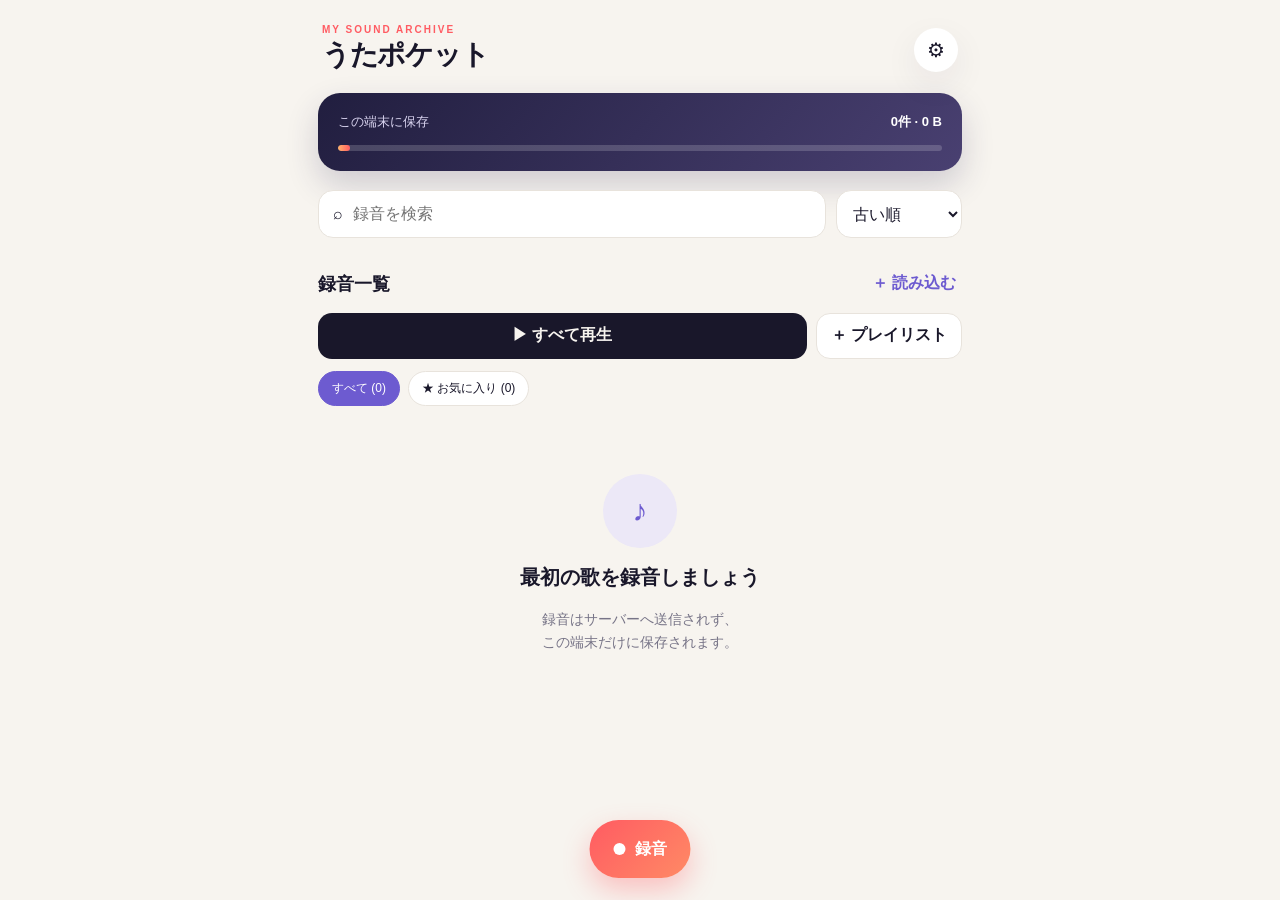
==== commit 7c41fb21: "recoder0.25" ====
--- a/web/index.html
+++ b/web/index.html
@@ -88,7 +88,7 @@
     </div>
     <div id="timerSheet" class="sheet-backdrop hidden">
       <section class="action-sheet timer-sheet" role="dialog" aria-modal="true" aria-labelledby="timerSheetTitle">
-        <div class="sheet-handle"></div><h2 id="timerSheetTitle">スリープタイマー</h2>
+        <h2 id="timerSheetTitle">スリープタイマー</h2>
         <div class="timer-options"><button id="timerOff">オフ</button><button id="timer10">10分</button><button id="timer20">20分</button><button id="timer30">30分</button><button id="timer60">60分</button><button id="timerTrack">この曲の終了後</button></div>
         <label class="custom-timer"><span>カスタム時間</span><div><input id="customTimerMinutes" type="number" min="1" max="1440" inputmode="numeric" placeholder="45"><span>分</span><button id="customTimerApply">設定</button></div></label>
         <button id="timerSheetClose" class="sheet-close">キャンセル</button>
--- a/web/styles.css
+++ b/web/styles.css
@@ -7,4 +7,5 @@
 #app.view-open .mini-player{display:none!important}
 #app.player-active{padding-bottom:calc(140px + env(safe-area-inset-bottom))}#app.player-active .record-fab{bottom:calc(55px + env(safe-area-inset-bottom));z-index:9}.mini-player{z-index:8;min-height:46px;height:calc(46px + env(safe-area-inset-bottom));padding:2px 8px env(safe-area-inset-bottom);border-radius:10px 10px 0 0}.mini-player>button:first-child>span{width:30px;height:30px;border-radius:8px;margin-right:7px;font-size:13px}.mini-player strong{font-size:11px;line-height:1.15}.mini-player small{font-size:8px;margin-top:1px}.mini-player>button:not(:first-child){font-size:16px;padding:7px;min-width:38px}.mini-progress{left:10px;right:10px;height:2px}.swipe-hint{font-size:12px;padding:0 4px}.action-sheet{padding-top:18px}.action-sheet h2{margin-top:0}
 #app.player-active{padding-bottom:calc(147px + env(safe-area-inset-bottom))}#app.player-active .record-fab{bottom:calc(61px + env(safe-area-inset-bottom))}.mini-player{min-height:52px;height:calc(52px + env(safe-area-inset-bottom));padding:3px 8px env(safe-area-inset-bottom)}#miniInfo{display:flex;align-items:center;text-align:left;flex:1;min-width:0;border:0;background:none;color:#fff;padding:3px 0}#miniInfo>span{width:34px;height:34px;flex:0 0 34px;border-radius:8px;background:#5e4e89;display:grid;place-items:center;margin-right:7px;font-size:14px}#miniInfo>div{min-width:0}.mini-controls{margin-left:auto;display:flex;align-items:center}.mini-controls button{border:0;background:none;color:#fff;font-size:16px;min-width:37px;height:42px;padding:6px}.up-next{margin:26px -2px 0;text-align:left}.up-next-head{display:flex;align-items:center;justify-content:space-between}.up-next-head h3{font-size:17px;margin:0}.up-next-head span{color:var(--muted);font-size:12px}.player-queue{display:grid;gap:4px;margin-top:10px}.queue-item{width:100%;display:flex;align-items:center;gap:11px;border:0;background:transparent;color:inherit;text-align:left;padding:10px 8px;border-radius:13px}.queue-item.current{background:var(--card);color:var(--purple)}.queue-number{width:23px;text-align:center;color:var(--muted);font-size:12px}.queue-item.current .queue-number{color:var(--purple)}.queue-item div{min-width:0;flex:1}.queue-item strong{display:block;white-space:nowrap;overflow:hidden;text-overflow:ellipsis;font-size:13px}.queue-item small{color:var(--muted);font-size:10px}.queue-playing{font-size:14px;color:var(--accent)}
+.sheet-backdrop{align-items:center;padding:18px}.action-sheet{width:min(100%,540px);max-height:calc(100dvh - 36px);border-radius:24px;padding:20px 18px;box-shadow:0 24px 70px #0007;animation:dialog-in .18s ease-out}.action-sheet h2{margin:0 4px 12px}.timer-sheet .sheet-close,.action-sheet .sheet-close{margin-top:10px;border-radius:13px}@keyframes dialog-in{from{opacity:0;transform:scale(.96) translateY(8px)}to{opacity:1;transform:scale(1) translateY(0)}}
 #app.player-active{padding-bottom:calc(155px + env(safe-area-inset-bottom))}#app.player-active .record-fab{bottom:calc(72px + env(safe-area-inset-bottom));z-index:7}.mini-player{z-index:8;min-height:58px;padding:5px 12px calc(4px + env(safe-area-inset-bottom));border-radius:14px 14px 0 0}.mini-player>button:first-child>span{width:36px;height:36px}.mini-player>button:not(:first-child){font-size:18px;padding:9px}.swipe-hint{font-size:15px}.transport #shuffleBtn,.transport #repeatBtn{min-width:54px;height:58px;font-size:24px}.timer-options{display:grid;grid-template-columns:repeat(2,1fr);gap:9px;padding:6px 0 14px}.timer-options button{min-height:48px;border:1px solid var(--line);background:var(--paper);border-radius:13px;font-weight:700}.custom-timer{display:block;border-top:1px solid var(--line);padding:14px 2px}.custom-timer>span{font-size:12px;color:var(--muted)}.custom-timer div{display:flex;align-items:center;gap:8px;margin-top:8px}.custom-timer input{min-width:0;flex:1;height:46px;border:1px solid var(--line);background:var(--paper);color:inherit;border-radius:12px;padding:0 12px}.custom-timer button{height:46px;border:0;border-radius:12px;background:var(--purple);color:#fff;padding:0 18px;font-weight:700}.timer-sheet .sheet-close{width:100%;min-height:48px;border:0;background:var(--paper);border-radius:13px}
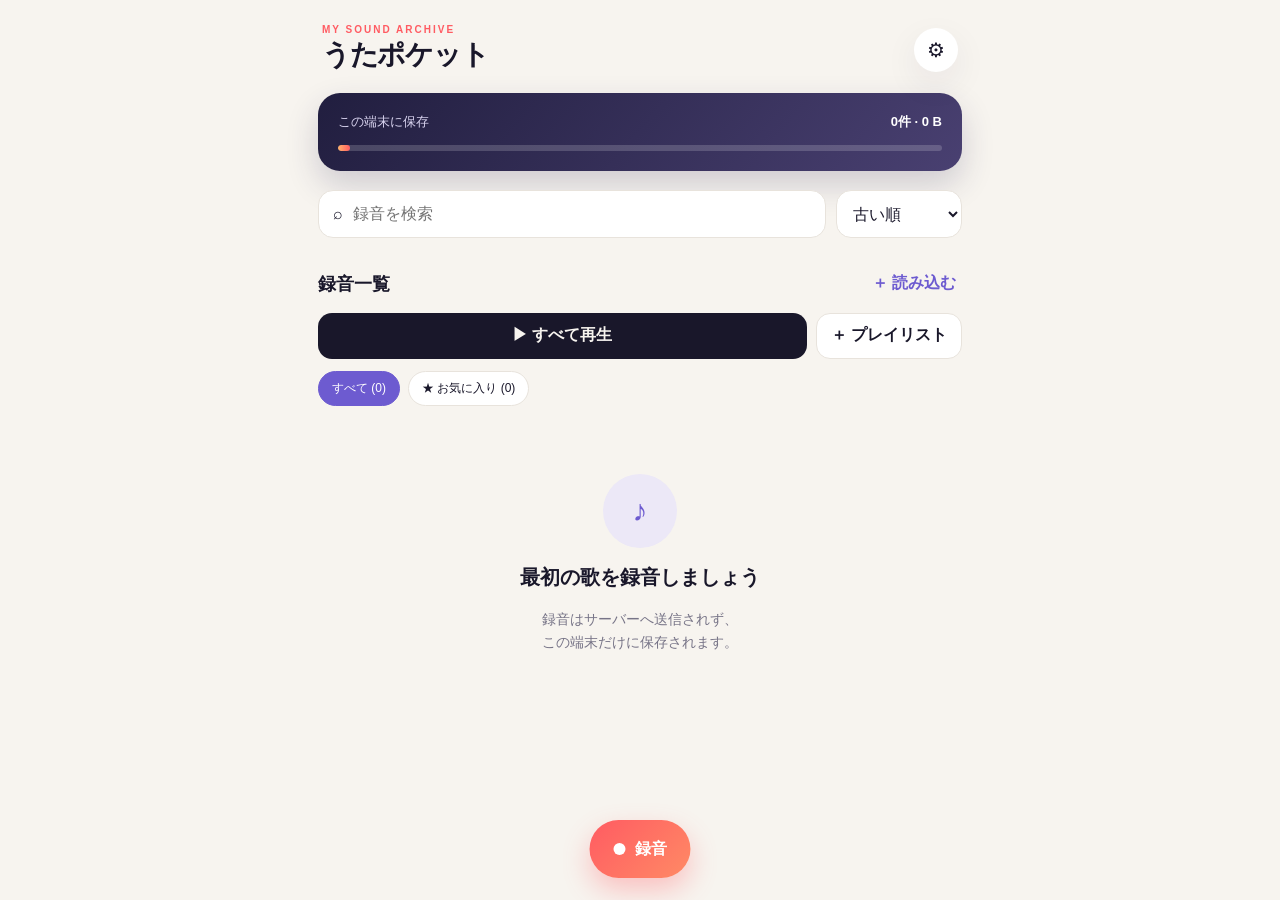
==== commit bc0a3975: "m4a" ====
--- a/web/index.html
+++ b/web/index.html
@@ -31,7 +31,7 @@
         <div class="section-title"><h2>録音一覧</h2><button id="importBtn" class="text-btn">＋ 読み込む</button></div>
         <div class="library-actions"><button id="playAllBtn" class="play-all">▶ すべて再生</button><button id="createPlaylistBtn" class="outline-action">＋ プレイリスト</button><button id="deletePlaylistBtn" class="playlist-delete hidden" aria-label="プレイリストを削除">⌫</button></div>
         <div id="playlistTabs" class="playlist-tabs"></div>
-        <input id="fileInput" type="file" accept="audio/*" multiple hidden>
+        <input id="fileInput" type="file" accept="audio/*,.m4a,.mp4,.aac,.wav,.wave,.mp3,.ogg,.oga,.webm" multiple hidden>
         <div id="recordingList" class="recording-list"></div>
         <div id="emptyState" class="empty-state"><div class="empty-disc">♪</div><h2>最初の歌を録音しましょう</h2><p>録音はサーバーへ送信されず、<br>この端末だけに保存されます。</p></div>
       </section>
--- a/web/styles.css
+++ b/web/styles.css
@@ -8,4 +8,5 @@
 #app.player-active{padding-bottom:calc(140px + env(safe-area-inset-bottom))}#app.player-active .record-fab{bottom:calc(55px + env(safe-area-inset-bottom));z-index:9}.mini-player{z-index:8;min-height:46px;height:calc(46px + env(safe-area-inset-bottom));padding:2px 8px env(safe-area-inset-bottom);border-radius:10px 10px 0 0}.mini-player>button:first-child>span{width:30px;height:30px;border-radius:8px;margin-right:7px;font-size:13px}.mini-player strong{font-size:11px;line-height:1.15}.mini-player small{font-size:8px;margin-top:1px}.mini-player>button:not(:first-child){font-size:16px;padding:7px;min-width:38px}.mini-progress{left:10px;right:10px;height:2px}.swipe-hint{font-size:12px;padding:0 4px}.action-sheet{padding-top:18px}.action-sheet h2{margin-top:0}
 #app.player-active{padding-bottom:calc(147px + env(safe-area-inset-bottom))}#app.player-active .record-fab{bottom:calc(61px + env(safe-area-inset-bottom))}.mini-player{min-height:52px;height:calc(52px + env(safe-area-inset-bottom));padding:3px 8px env(safe-area-inset-bottom)}#miniInfo{display:flex;align-items:center;text-align:left;flex:1;min-width:0;border:0;background:none;color:#fff;padding:3px 0}#miniInfo>span{width:34px;height:34px;flex:0 0 34px;border-radius:8px;background:#5e4e89;display:grid;place-items:center;margin-right:7px;font-size:14px}#miniInfo>div{min-width:0}.mini-controls{margin-left:auto;display:flex;align-items:center}.mini-controls button{border:0;background:none;color:#fff;font-size:16px;min-width:37px;height:42px;padding:6px}.up-next{margin:26px -2px 0;text-align:left}.up-next-head{display:flex;align-items:center;justify-content:space-between}.up-next-head h3{font-size:17px;margin:0}.up-next-head span{color:var(--muted);font-size:12px}.player-queue{display:grid;gap:4px;margin-top:10px}.queue-item{width:100%;display:flex;align-items:center;gap:11px;border:0;background:transparent;color:inherit;text-align:left;padding:10px 8px;border-radius:13px}.queue-item.current{background:var(--card);color:var(--purple)}.queue-number{width:23px;text-align:center;color:var(--muted);font-size:12px}.queue-item.current .queue-number{color:var(--purple)}.queue-item div{min-width:0;flex:1}.queue-item strong{display:block;white-space:nowrap;overflow:hidden;text-overflow:ellipsis;font-size:13px}.queue-item small{color:var(--muted);font-size:10px}.queue-playing{font-size:14px;color:var(--accent)}
 .sheet-backdrop{align-items:center;padding:18px}.action-sheet{width:min(100%,540px);max-height:calc(100dvh - 36px);border-radius:24px;padding:20px 18px;box-shadow:0 24px 70px #0007;animation:dialog-in .18s ease-out}.action-sheet h2{margin:0 4px 12px}.timer-sheet .sheet-close,.action-sheet .sheet-close{margin-top:10px;border-radius:13px}@keyframes dialog-in{from{opacity:0;transform:scale(.96) translateY(8px)}to{opacity:1;transform:scale(1) translateY(0)}}
+.recording-item{-webkit-touch-callout:none}
 #app.player-active{padding-bottom:calc(155px + env(safe-area-inset-bottom))}#app.player-active .record-fab{bottom:calc(72px + env(safe-area-inset-bottom));z-index:7}.mini-player{z-index:8;min-height:58px;padding:5px 12px calc(4px + env(safe-area-inset-bottom));border-radius:14px 14px 0 0}.mini-player>button:first-child>span{width:36px;height:36px}.mini-player>button:not(:first-child){font-size:18px;padding:9px}.swipe-hint{font-size:15px}.transport #shuffleBtn,.transport #repeatBtn{min-width:54px;height:58px;font-size:24px}.timer-options{display:grid;grid-template-columns:repeat(2,1fr);gap:9px;padding:6px 0 14px}.timer-options button{min-height:48px;border:1px solid var(--line);background:var(--paper);border-radius:13px;font-weight:700}.custom-timer{display:block;border-top:1px solid var(--line);padding:14px 2px}.custom-timer>span{font-size:12px;color:var(--muted)}.custom-timer div{display:flex;align-items:center;gap:8px;margin-top:8px}.custom-timer input{min-width:0;flex:1;height:46px;border:1px solid var(--line);background:var(--paper);color:inherit;border-radius:12px;padding:0 12px}.custom-timer button{height:46px;border:0;border-radius:12px;background:var(--purple);color:#fff;padding:0 18px;font-weight:700}.timer-sheet .sheet-close{width:100%;min-height:48px;border:0;background:var(--paper);border-radius:13px}
